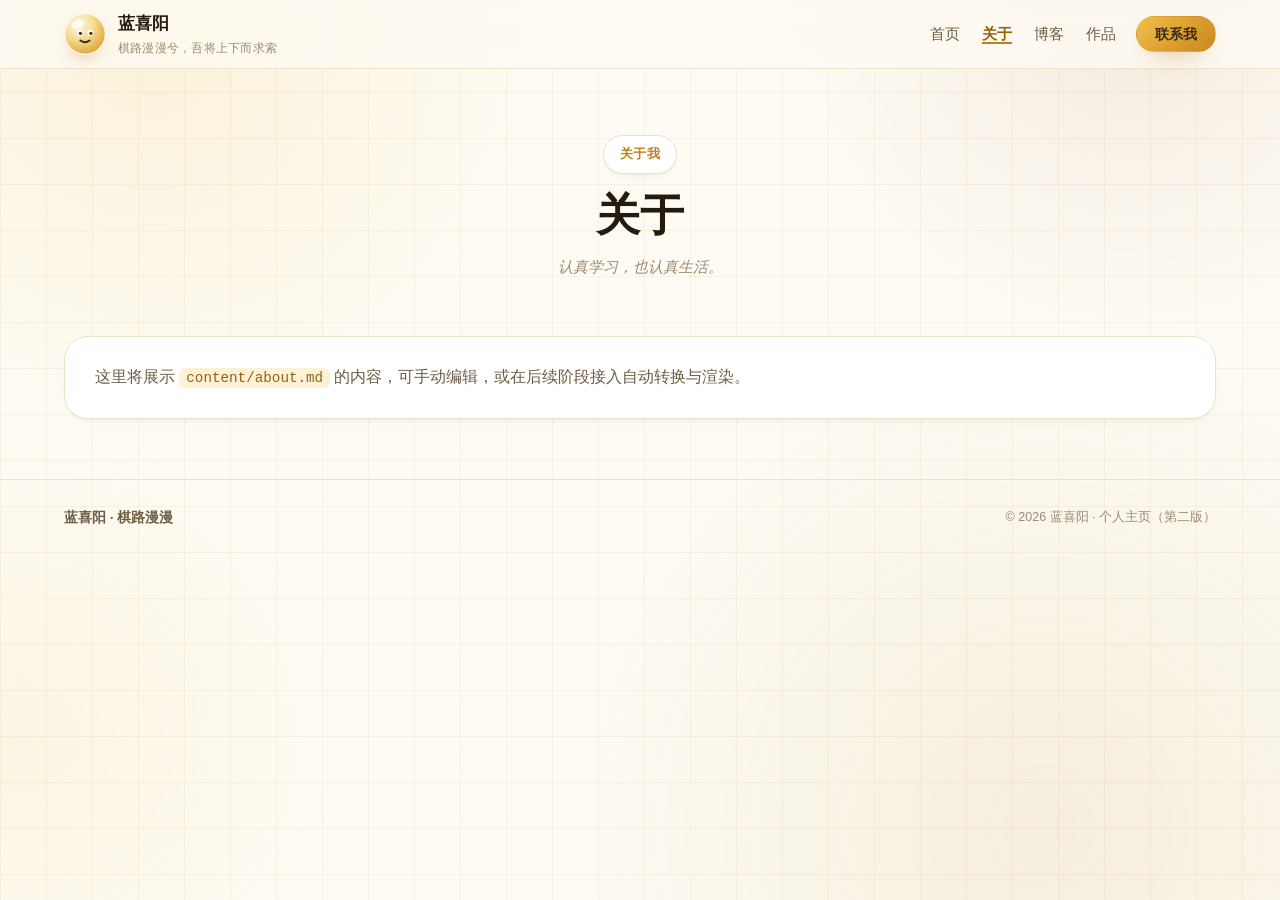
==== pages/about.html @ d20d37a1 "第三版：新增「意见反馈」功能并接入 Supabase 线上存储 访客侧匿名提交、只写不读；反馈内容仅作者本人在本地管理后台可见 （令牌鉴权 + 删除/导出 CSV）。公开接口永不返回联系方式， Sup" ====
<!DOCTYPE html>
<html lang="zh-CN">
<head>
  <meta charset="UTF-8" />
  <meta name="viewport" content="width=device-width, initial-scale=1.0" />
  <meta name="description" content="蓝喜阳 · 棋路漫漫 的个人主页 — 关于" />
  <title>关于 — 蓝喜阳 · 个人主页</title>
  <link rel="stylesheet" href="../css/main.css" />
</head>
<body>
  <header class="site-header">
    <nav class="navbar container sub-nav">
      <a class="brand" href="../index.html">
        <span class="brand-orb" aria-hidden="true">
          <svg viewBox="0 0 64 64">
            <defs>
              <radialGradient id="orbGlass" cx="34%" cy="26%" r="84%">
                <stop offset="0%" stop-color="#FFF8E4" />
                <stop offset="45%" stop-color="#F8DC94" />
                <stop offset="100%" stop-color="#D9A02B" />
              </radialGradient>
            </defs>
            <circle cx="32" cy="32" r="30" fill="url(#orbGlass)" />
            <ellipse cx="21" cy="17" rx="10" ry="6" fill="#ffffff" opacity="0.75"
                     transform="rotate(-28 21 17)" />
            <circle cx="24" cy="30" r="4.6" fill="#ffffff" />
            <circle cx="40" cy="30" r="4.6" fill="#ffffff" />
            <circle cx="25" cy="31" r="2.4" fill="#3A2C12" />
            <circle cx="41" cy="31" r="2.4" fill="#3A2C12" />
            <path d="M25 42 Q32 47 39 42" fill="none" stroke="#3A2C12" stroke-width="3"
                  stroke-linecap="round" />
          </svg>
        </span>
        <span class="brand-text">
          <strong>蓝喜阳</strong>
          <small>棋路漫漫兮，吾将上下而求索</small>
        </span>
      </a>
      <div class="nav-right">
        <ul class="nav-links">
          <li><a href="../index.html">首页</a></li>
          <li><a href="about.html" class="active">关于</a></li>
          <li><a href="blog.html">博客</a></li>
          <li><a href="projects.html">作品</a></li>
        </ul>
        <a class="btn btn-primary btn-sm" href="../index.html#contact">联系我</a>
      </div>
    </nav>
  </header>

  <main class="container">
    <section class="page-hero">
      <p class="pill">关于我</p>
      <h1 class="page-title">关于</h1>
      <p class="page-sub">认真学习，也认真生活。</p>
    </section>

    <section class="section page-body">
      <article class="card">
        <p>这里将展示 <code>content/about.md</code> 的内容，可手动编辑，或在后续阶段接入自动转换与渲染。</p>
      </article>
    </section>
  </main>

  <footer class="site-footer">
    <div class="container footer-inner">
      <p class="footer-brand">蓝喜阳 · 棋路漫漫</p>
      <p class="footer-note">© 2026 蓝喜阳 · 个人主页（第二版）</p>
    </div>
  </footer>
  <script src="../js/main.js"></script>
</body>
</html>
---- css/main.css ----
/* ============================================
   蓝喜阳 · 个人主页（第二版 · 黄白杂志风）
   纯手写 CSS · 零外链依赖 · 系统字体栈
   ============================================ */

/* ---------- 1. 设计令牌 ---------- */
:root {
  --bg: #fdfbf4;
  --bg-soft: #f7f0e1;
  --surface: #ffffff;
  --surface-2: #fffdf7;

  --text: #241b0e;
  --text-soft: #6d5c44;
  --text-faint: #9c8b70;

  --line: #ece1c9;
  --line-strong: #dccdae;

  --gold: #c2811b;
  --gold-deep: #96610f;
  --gold-soft: #fdf1d6;
  --sun: #f0c04a;
  --amber: #d99a2b;
  --amber-soft: #fdf3e0;
  --clay: #a85a33;
  --clay-soft: #f8ece2;
  --olive: #74772f;

  --shadow-sm: 0 1px 2px rgba(58, 44, 20, 0.04), 0 6px 16px -10px rgba(58, 44, 20, 0.12);
  --shadow-md: 0 2px 4px rgba(58, 44, 20, 0.04), 0 18px 34px -22px rgba(58, 44, 20, 0.22);
  --shadow-lg: 0 4px 10px rgba(58, 44, 20, 0.05), 0 30px 56px -30px rgba(58, 44, 20, 0.28);

  --radius-sm: 12px;
  --radius: 18px;
  --radius-lg: 24px;
  --radius-xl: 32px;

  --max-width: 1200px;
  --gutter: 24px;

  /* 编辑杂志感：标题用衬线，正文保持系统无衬线 */
  --rule: #e6d7b4;
  --paper-line: rgba(184, 121, 26, 0.07);

  --font: -apple-system, BlinkMacSystemFont, "Segoe UI", "PingFang SC",
    "Hiragino Sans GB", "Microsoft YaHei", "Helvetica Neue", Arial, sans-serif;
  --font-display: Georgia, "Times New Roman", "Songti SC", "Noto Serif SC",
    "Source Han Serif SC", "SimSun", serif;
}

/* ---------- 2. 基础重置 ---------- */
*,
*::before,
*::after {
  box-sizing: border-box;
}

html {
  -webkit-text-size-adjust: 100%;
}

body {
  margin: 0;
  font-family: var(--font);
  font-size: 16px;
  line-height: 1.75;
  color: var(--text);
  background: var(--bg);
  overflow-x: hidden;
}

/* 页面底纹：暖色光雾 + 极淡的稿纸网格，轻科技学术感 */
body::before {
  content: "";
  position: fixed;
  inset: 0;
  z-index: -1;
  pointer-events: none;
  background:
    radial-gradient(620px circle at 12% 4%, rgba(240, 192, 74, 0.16), transparent 62%),
    radial-gradient(560px circle at 88% 0%, rgba(168, 90, 51, 0.10), transparent 60%),
    radial-gradient(760px circle at 82% 92%, rgba(184, 121, 26, 0.10), transparent 64%),
    radial-gradient(520px circle at 2% 82%, rgba(240, 192, 74, 0.10), transparent 60%),
    linear-gradient(to right, var(--paper-line) 1px, transparent 1px),
    linear-gradient(to bottom, var(--paper-line) 1px, transparent 1px);
  background-size: auto, auto, auto, auto, 46px 46px, 46px 46px;
}

h1, h2, h3, p, figure, blockquote {
  margin: 0;
}

img {
  max-width: 100%;
  display: block;
}

a {
  color: inherit;
  text-decoration: none;
}

button {
  font: inherit;
  color: inherit;
  cursor: pointer;
}

svg {
  display: block;
}

::selection {
  background: rgba(184, 121, 26, 0.16);
}

/* ---------- 3. 通用容器与按钮 ---------- */
.wrap {
  width: 100%;
  max-width: var(--max-width);
  margin: 0 auto;
  padding: 0 var(--gutter);
}

.btn {
  display: inline-flex;
  align-items: center;
  justify-content: center;
  gap: 8px;
  padding: 12px 22px;
  border: 1px solid transparent;
  border-radius: 999px;
  font-size: 15px;
  font-weight: 600;
  line-height: 1.2;
  white-space: nowrap;
  transition: transform 0.22s ease, box-shadow 0.22s ease, background-color 0.22s ease,
    border-color 0.22s ease, color 0.22s ease;
}

.btn:hover {
  transform: translateY(-1px);
}

.btn:active {
  transform: translateY(0);
}

.btn-primary {
  background: linear-gradient(135deg, #f0c04a 0%, #dda032 52%, #c8891f 100%);
  color: #3a2c12;
  box-shadow: 0 12px 24px -14px rgba(184, 121, 26, 0.85);
}

.btn-primary:hover {
  background: linear-gradient(135deg, #f5cd63 0%, #e5ab3e 52%, #d0961f 100%);
  box-shadow: 0 16px 30px -14px rgba(184, 121, 26, 0.9);
}

.btn-ghost {
  background: rgba(255, 255, 255, 0.7);
  border-color: var(--line-strong);
  color: var(--text);
}

.btn-ghost:hover {
  border-color: rgba(184, 121, 26, 0.45);
  color: var(--gold);
  background: #fff;
}

.btn-sm {
  padding: 9px 18px;
  font-size: 14px;
}

.btn-lg {
  padding: 15px 30px;
  font-size: 16px;
}

.btn-send {
  padding: 12px 26px;
  border-radius: var(--radius-sm);
}

/* 小图标容器 */
.icon-box {
  display: inline-flex;
  align-items: center;
  justify-content: center;
  width: 42px;
  height: 42px;
  flex: none;
  border-radius: 13px;
}

.icon-box svg {
  width: 21px;
  height: 21px;
}

.icon-box .icon-go {
  width: 26px;
  height: 22px;
}

.icon-box-blue {
  background: var(--gold-soft);
  color: var(--gold);
}

.icon-box-violet {
  background: var(--clay-soft);
  color: var(--clay);
}

.icon-box-sky {
  background: #fdf3dd;
  color: #c8891f;
}

.icon-box-amber {
  background: var(--amber-soft);
  color: var(--amber);
}

/* ---------- 4. 卡片基座 ---------- */
.card-soft {
  position: relative;
  background: var(--surface);
  border: 1px solid var(--line);
  border-radius: var(--radius-lg);
  box-shadow: var(--shadow-sm);
}

/* 鼠标跟随光晕（浅色版：淡淡一圈蓝光） */
.glow-card {
  --mx: 50%;
  --my: 0%;
  isolation: isolate;
}

.glow-card::before,
.glow-card::after {
  content: "";
  position: absolute;
  inset: 0;
  border-radius: inherit;
  opacity: 0;
  transition: opacity 0.4s ease;
  pointer-events: none;
}

.glow-card::before {
  background: radial-gradient(
    300px circle at var(--mx) var(--my),
    rgba(184, 121, 26, 0.10),
    transparent 66%
  );
}

.glow-card::after {
  padding: 1px;
  background: radial-gradient(
    300px circle at var(--mx) var(--my),
    rgba(184, 121, 26, 0.5),
    transparent 62%
  );
  -webkit-mask: linear-gradient(#000 0 0) content-box, linear-gradient(#000 0 0);
  -webkit-mask-composite: xor;
  mask: linear-gradient(#000 0 0) content-box, linear-gradient(#000 0 0);
  mask-composite: exclude;
}

.glow-card.is-lit::before,
.glow-card.is-lit::after,
.glow-card:hover::before,
.glow-card:hover::after {
  opacity: 1;
}

.card-label {
  font-size: 12px;
  font-weight: 700;
  letter-spacing: 0.08em;
  text-transform: uppercase;
  color: var(--text-faint);
}

.card-title {
  font-family: var(--font-display);
  font-size: 17.5px;
  font-weight: 700;
  line-height: 1.45;
  color: var(--text);
}

.card-title-sm {
  font-size: 15.5px;
}

.card-text {
  font-size: 14px;
  line-height: 1.75;
  color: var(--text-soft);
}

/* ---------- 5. 顶部导航 ---------- */
.site-header {
  position: sticky;
  top: 0;
  z-index: 40;
  background: rgba(253, 251, 244, 0.82);
  backdrop-filter: saturate(160%) blur(14px);
  -webkit-backdrop-filter: saturate(160%) blur(14px);
  border-bottom: 1px solid rgba(236, 225, 201, 0.9);
}

.navbar {
  display: flex;
  align-items: center;
  justify-content: space-between;
  gap: 16px;
  min-height: 68px;
}

.brand {
  display: inline-flex;
  align-items: center;
  gap: 12px;
  min-width: 0;
}

.brand-orb {
  width: 42px;
  height: 42px;
  flex: none;
  border-radius: 50%;
  overflow: hidden;
  box-shadow: 0 8px 18px -10px rgba(184, 121, 26, 0.7);
}

.brand-orb svg {
  width: 100%;
  height: 100%;
}

.brand-text {
  display: flex;
  flex-direction: column;
  min-width: 0;
}

.brand-text strong {
  font-family: var(--font-display);
  font-size: 16.5px;
  font-weight: 700;
  letter-spacing: 0.01em;
}

.brand-text small {
  font-size: 11.5px;
  color: var(--text-faint);
  letter-spacing: 0.02em;
  white-space: nowrap;
  overflow: hidden;
  text-overflow: ellipsis;
}

.nav-right {
  display: flex;
  align-items: center;
  gap: 22px;
}

.nav-link {
  font-size: 15px;
  font-weight: 500;
  color: var(--text-soft);
  transition: color 0.2s ease;
}

.nav-link:hover {
  color: var(--gold);
}

/* ---------- 6. Hero ---------- */
.hero2 {
  padding-top: 74px;
  padding-bottom: 26px;
  text-align: center;
}

.pill {
  display: inline-block;
  padding: 7px 16px;
  border-radius: 999px;
  background: #fff;
  border: 1px solid var(--line);
  box-shadow: var(--shadow-sm);
  font-size: 13px;
  font-weight: 600;
  color: var(--gold);
  letter-spacing: 0.02em;
}

.hero-title {
  margin-top: 22px;
  font-family: var(--font-display);
  font-size: clamp(34px, 5.4vw, 62px);
  font-weight: 700;
  line-height: 1.18;
  letter-spacing: -0.01em;
}

.hero-sub {
  margin-top: 12px;
  font-family: var(--font-display);
  font-size: clamp(19px, 2.5vw, 28px);
  font-weight: 700;
  color: var(--text-soft);
  letter-spacing: -0.005em;
}

.hl {
  color: var(--gold);
}

.hero-desc {
  max-width: 620px;
  margin: 20px auto 0;
  font-size: 15px;
  color: var(--text-soft);
}

.hero-actions {
  display: flex;
  flex-wrap: wrap;
  justify-content: center;
  gap: 12px;
  margin-top: 30px;
}

.hero-tags {
  margin-top: 24px;
  font-size: 13px;
  letter-spacing: 0.06em;
  color: var(--text-faint);
}

/* ---------- 7. 数字分身形象区 ---------- */
.mascot-wrap {
  padding-top: 34px;
  padding-bottom: 10px;
}

.mascot-card {
  position: relative;
  padding: 34px 26px 26px;
  border-radius: var(--radius-xl);
  background:
    radial-gradient(120% 120% at 50% 0%, #ffffff 0%, #fdf8ec 58%, #f9f0dc 100%);
  border: 1px solid var(--line);
  box-shadow: var(--shadow-md);
  text-align: center;
}

.mascot-stage {
  display: flex;
  flex-direction: column;
  align-items: center;
  gap: 4px;
}

.avatar-svg {
  width: 232px;
  height: 248px;
  cursor: pointer;
  animation: floaty 5.5s ease-in-out infinite;
  -webkit-tap-highlight-color: transparent;
}

@keyframes floaty {
  0%, 100% { transform: translateY(0); }
  50% { transform: translateY(-9px); }
}

/* 右臂：悬停 / 点按 → 挥手 */
.arm-wave {
  transform-box: view-box;
  transform-origin: 152px 122px;
}

.avatar-svg:hover .arm-wave,
.avatar-svg.is-waving .arm-wave {
  animation: waveHand 0.72s ease-in-out 3;
}

@keyframes waveHand {
  0%, 100% { transform: rotate(0deg); }
  45% { transform: rotate(-40deg); }
}

/* 铁山靠：以双脚为轴的侧倾 + 前顶 */
.avatar-body {
  transform-box: view-box;
  transform-origin: 110px 224px;
}

.avatar-svg.is-dancing .avatar-body {
  animation: tieShanKao 2.2s cubic-bezier(0.36, 0.07, 0.19, 0.97) both;
}

@keyframes tieShanKao {
  0% { transform: translateX(0) rotate(0deg); }
  12% { transform: translateX(-9px) rotate(-6deg); }
  26% { transform: translateX(18px) rotate(7deg); }
  38% { transform: translateX(-6px) rotate(-4deg); }
  52% { transform: translateX(15px) rotate(6deg); }
  66% { transform: translateX(-5px) rotate(-3deg); }
  80% { transform: translateX(0) rotate(0deg); }
  90% { transform: translateX(0) rotate(0deg) translateY(-8px); }
  100% { transform: translateX(0) rotate(0deg) translateY(0); }
}

/* 冲击特效：仅舞蹈时浮现 */
.bump-fx {
  opacity: 0;
  transition: opacity 0.2s ease;
}

.avatar-svg.is-dancing .bump-fx {
  opacity: 1;
}

.avatar-svg.is-dancing .bump-ring {
  animation: bumpRing 0.55s ease-out 2 both;
  transform-box: view-box;
  transform-origin: 40px 116px;
}

.avatar-svg.is-dancing .bump-ring-2 {
  animation-delay: 0.28s;
}

@keyframes bumpRing {
  0% { transform: scale(0.4); opacity: 0.9; }
  100% { transform: scale(2.1); opacity: 0; }
}

.avatar-svg.is-dancing .bump-line {
  animation: bumpLine 0.5s ease-out 2 both;
}

.avatar-svg.is-dancing .bump-line-2 { animation-delay: 0.12s; }
.avatar-svg.is-dancing .bump-line-3 { animation-delay: 0.24s; }

@keyframes bumpLine {
  0% { opacity: 0; transform: translateX(6px); }
  40% { opacity: 1; }
  100% { opacity: 0; transform: translateX(-10px); }
}

.mascot-badge {
  display: inline-block;
  padding: 5px 14px;
  border-radius: 999px;
  background: var(--gold-soft);
  color: var(--gold);
  font-size: 12px;
  font-weight: 700;
  letter-spacing: 0.06em;
}

.mascot-hint {
  margin-top: 10px;
  font-size: 13px;
  color: var(--text-faint);
}

.mini-tag-row {
  display: flex;
  flex-wrap: wrap;
  justify-content: center;
  gap: 8px;
  margin-top: 18px;
  padding-top: 18px;
  border-top: 1px dashed var(--line-strong);
}

.mini-tag {
  padding: 5px 13px;
  border-radius: 999px;
  background: #fff;
  border: 1px solid var(--line);
  font-size: 12.5px;
  color: var(--text-soft);
}

/* 便签 */
.note {
  position: absolute;
  z-index: 2;
  padding: 12px 14px;
  border-radius: 14px;
  font-size: 13px;
  font-weight: 600;
  line-height: 1.5;
  box-shadow: var(--shadow-sm);
  transition: transform 0.3s ease;
}

.note-pin {
  display: inline-block;
  width: 7px;
  height: 7px;
  margin-right: 6px;
  border-radius: 50%;
  background: currentColor;
  opacity: 0.45;
  vertical-align: 1px;
}

.note-white {
  top: 34px;
  left: 6%;
  max-width: 168px;
  color: var(--text-soft);
  background: #fff;
  border: 1px solid var(--line);
  transform: rotate(-4deg);
}

.note-amber {
  top: 62px;
  right: 6%;
  color: #8a5a06;
  background: #fff5dc;
  border: 1px solid #f6e2b6;
  transform: rotate(5deg);
}

.note-clay {
  bottom: 108px;
  left: 7%;
  color: var(--clay);
  background: #f7e3d6;
  border: 1px solid #eccbb4;
  transform: rotate(-3deg);
}

.mascot-card:hover .note-white { transform: rotate(-6deg) translateY(-3px); }
.mascot-card:hover .note-amber { transform: rotate(7deg) translateY(-3px); }
.mascot-card:hover .note-clay { transform: rotate(-5deg) translateY(-3px); }

/* ---------- 8. 区块通用头部 ---------- */
.section {
  padding-top: 74px;
  padding-bottom: 20px;
}

.sec-head {
  margin-bottom: 30px;
}

.sec-eyebrow {
  display: flex;
  align-items: center;
  gap: 10px;
  font-size: 12.5px;
  font-weight: 700;
  letter-spacing: 0.14em;
  color: var(--gold-deep);
}

/* 杂志式细线：eyebrow 右侧延伸的暖色发丝线 */
.sec-eyebrow::after {
  content: "";
  flex: 1;
  height: 1px;
  min-width: 24px;
  background: linear-gradient(to right, var(--rule), rgba(230, 215, 180, 0));
}

.sec-eyebrow-center::after {
  display: none;
}

.sec-num {
  display: inline-flex;
  align-items: center;
  justify-content: center;
  min-width: 30px;
  height: 24px;
  padding: 0 8px;
  border-radius: 8px;
  background: var(--gold-soft);
  color: var(--gold-deep);
  font-family: var(--font-display);
  font-size: 12px;
  letter-spacing: 0.04em;
}

.sec-title {
  margin-top: 12px;
  font-family: var(--font-display);
  font-size: clamp(25px, 3.4vw, 38px);
  font-weight: 700;
  line-height: 1.3;
  letter-spacing: -0.005em;
}

.sec-sub {
  margin-top: 8px;
  font-size: 15px;
  font-style: italic;
  color: var(--text-faint);
}

.sec-kicker {
  font-size: 13px;
  font-weight: 700;
  color: var(--gold);
  letter-spacing: 0.04em;
}

.sec-text {
  margin-top: 8px;
  max-width: 720px;
  font-size: 15px;
  color: var(--text-soft);
}

.about-lead {
  margin-bottom: 26px;
}

/* ---------- 9. 01 ABOUT ME ---------- */
.about-grid {
  display: grid;
  grid-template-columns: 1.32fr 1fr;
  gap: 20px;
  align-items: start;
}

.card-identity {
  padding: 26px;
  /* 图文素材撤下后，身份卡比右列矮一截 → 让它撑满整行，保持两列齐平 */
  align-self: stretch;
}

.card-head {
  display: flex;
  align-items: center;
  gap: 14px;
}

.card-identity .card-text {
  margin-top: 16px;
}

.mini-stack {
  display: grid;
  gap: 14px;
}

.mini-card {
  display: flex;
  align-items: flex-start;
  gap: 14px;
  padding: 18px 20px;
}

.mini-card .card-label {
  margin-bottom: 2px;
}

.mini-card .card-text {
  margin-top: 2px;
}

/* ---------- 10. 02 LEARNING NOTES ---------- */
.notes-grid {
  display: grid;
  grid-template-columns: repeat(4, 1fr);
  gap: 18px;
}

.note-card {
  display: flex;
  flex-direction: column;
  gap: 12px;
  min-height: 232px;
  padding: 22px 20px;
}

.notes-grid .note-card:first-child {
  grid-column: span 2;
}

.note-card-head {
  display: flex;
  align-items: center;
  justify-content: space-between;
  gap: 10px;
}

.badge {
  display: inline-block;
  padding: 4px 11px;
  border-radius: 999px;
  background: rgba(116, 119, 47, 0.12);
  color: #6f7a2e;
  font-size: 12px;
  font-weight: 700;
}

.badge-soft {
  align-self: flex-start;
  background: var(--gold-soft);
  color: var(--gold);
}

.chart-svg {
  width: 100%;
  height: 132px;
  margin-top: auto;
}

.chart-grid line {
  stroke: var(--line);
  stroke-width: 1;
  stroke-dasharray: 4 6;
}

.chart-area {
  stroke: none;
}

.chart-line {
  fill: none;
  stroke: var(--gold);
  stroke-width: 3;
  stroke-linecap: round;
  stroke-linejoin: round;
}

.chart-dot {
  fill: #fff;
  stroke: var(--gold);
  stroke-width: 3;
}

.tag-mini-row {
  display: flex;
  flex-wrap: wrap;
  gap: 8px;
  margin-top: auto;
}

.tag-mini {
  padding: 4px 12px;
  border-radius: 999px;
  background: var(--bg-soft);
  border: 1px solid var(--line);
  font-size: 12px;
  color: var(--text-soft);
  white-space: nowrap;
}

.dot-pattern {
  display: grid;
  grid-template-columns: repeat(3, 12px);
  gap: 8px;
  width: max-content;
  padding: 12px;
  border-radius: var(--radius-sm);
  background: var(--surface-2);
  border: 1px solid var(--line);
}

.dot-pattern span {
  width: 12px;
  height: 12px;
  border-radius: 50%;
  background: linear-gradient(150deg, #f0cd80, #b8791a);
  opacity: 0.85;
}

.dot-pattern span:nth-child(2n) {
  opacity: 0.42;
}

.dot-pattern span:nth-child(3n) {
  opacity: 0.62;
}

.aa-mark {
  display: flex;
  align-items: center;
  justify-content: center;
  width: 62px;
  height: 62px;
  border-radius: var(--radius-sm);
  background: linear-gradient(150deg, #faf1de, #ecdfc2);
  border: 1px solid #e8dcbe;
  font-size: 24px;
  font-weight: 800;
  color: var(--gold);
  letter-spacing: -0.02em;
}

/* ---------- 11. 03 数字分身对话 ---------- */
.chat-card {
  max-width: 780px;
  margin: 0 auto;
  padding: 22px;
  border-radius: var(--radius-xl);
}

.chat-header {
  display: flex;
  align-items: center;
  gap: 13px;
  padding-bottom: 16px;
  border-bottom: 1px solid var(--line);
}

.chat-avatar {
  width: 46px;
  height: 46px;
  flex: none;
  border-radius: 50%;
  overflow: hidden;
  box-shadow: 0 8px 18px -12px rgba(184, 121, 26, 0.85);
}

.chat-avatar svg {
  width: 100%;
  height: 100%;
}

.chat-header-info {
  display: flex;
  flex-direction: column;
  min-width: 0;
}

.chat-header-info strong {
  font-size: 15.5px;
  font-weight: 700;
}

.chat-status {
  font-size: 12px;
  color: var(--text-faint);
}

.chat-window {
  max-height: 268px;
  min-height: 150px;
  overflow-y: auto;
  margin-top: 16px;
  padding: 16px;
  border-radius: var(--radius);
  background: var(--surface-2);
  border: 1px solid var(--line);
  scroll-behavior: smooth;
}

.chat-window::-webkit-scrollbar {
  width: 8px;
}

.chat-window::-webkit-scrollbar-thumb {
  background: #e6dcc4;
  border-radius: 999px;
}

.msg {
  display: flex;
  margin-bottom: 10px;
}

.msg:last-child {
  margin-bottom: 0;
}

.msg-user {
  justify-content: flex-end;
}

.bubble {
  max-width: 84%;
  padding: 10px 14px;
  border-radius: 15px;
  font-size: 14.5px;
  line-height: 1.7;
  word-break: break-word;
}

.bubble-ai {
  background: #fff;
  border: 1px solid var(--line);
  border-top-left-radius: 5px;
  color: var(--text);
  box-shadow: 0 6px 14px -12px rgba(58, 44, 20, 0.5);
}

.bubble-user {
  background: linear-gradient(135deg, var(--gold), var(--sun));
  color: #3a2c12;
  border-top-right-radius: 5px;
  box-shadow: 0 10px 20px -14px rgba(184, 121, 26, 0.9);
}

/* 打字机光标 */
.bubble.typing::after {
  content: "";
  display: inline-block;
  width: 2px;
  height: 1em;
  margin-left: 3px;
  vertical-align: -2px;
  background: currentColor;
  animation: caretBlink 0.9s step-end infinite;
}

@keyframes caretBlink {
  0%, 100% { opacity: 1; }
  50% { opacity: 0; }
}

/* 逐字输出时的三点等待 */
.bubble.is-typing::after {
  content: "";
  display: inline-block;
  width: 26px;
  height: 8px;
  background-image: radial-gradient(circle, currentColor 42%, transparent 44%);
  background-size: 8px 8px;
  background-repeat: repeat-x;
  animation: dotPulse 1s ease-in-out infinite;
}

@keyframes dotPulse {
  0%, 100% { opacity: 0.25; }
  50% { opacity: 1; }
}

.chat-suggestions {
  display: flex;
  flex-wrap: wrap;
  gap: 9px;
  margin-top: 16px;
}

.chip {
  padding: 8px 16px;
  border-radius: 999px;
  background: #fff;
  border: 1px solid var(--line-strong);
  font-size: 13.5px;
  color: var(--text-soft);
  transition: all 0.22s ease;
}

.chip:hover {
  color: var(--gold);
  border-color: rgba(184, 121, 26, 0.45);
  background: var(--gold-soft);
  transform: translateY(-1px);
}

.chat-form {
  display: flex;
  gap: 10px;
  margin-top: 14px;
}

.chat-input {
  flex: 1;
  min-width: 0;
  padding: 12px 16px;
  border-radius: var(--radius-sm);
  border: 1px solid var(--line-strong);
  background: #fff;
  font-size: 14.5px;
  color: var(--text);
  outline: none;
  transition: border-color 0.22s ease, box-shadow 0.22s ease;
}

.chat-input::placeholder {
  color: var(--text-faint);
}

.chat-input:focus {
  border-color: rgba(184, 121, 26, 0.55);
  box-shadow: 0 0 0 4px rgba(184, 121, 26, 0.12);
}

/* ---------- 12. 04 围棋棋盘 ---------- */
.go-board-wrap {
  padding: 26px 20px 20px;
  border-radius: var(--radius-xl);
  background: linear-gradient(160deg, #fffdf7, #fdf8ec);
  border: 1px solid var(--line);
  box-shadow: var(--shadow-sm);
}

.go-board-stage {
  position: relative;
  display: flex;
  justify-content: center;
}

.go-board-frame {
  position: relative;
  padding: 12px;
  border-radius: var(--radius);
  background: linear-gradient(150deg, #fffaf0, #f2e2c4);
  box-shadow:
    inset 0 0 0 1px rgba(178, 146, 96, 0.28),
    0 18px 32px -20px rgba(58, 44, 20, 0.5);
}

.go-board-frame::before {
  content: "";
  position: absolute;
  inset: -3px;
  border-radius: 21px;
  border: 1px solid rgba(178, 146, 96, 0.2);
  pointer-events: none;
}

.go-board-canvas {
  display: block;
  width: 340px;
  height: 340px;
  border-radius: 9px;
  touch-action: manipulation;
}

.go-board-cheer {
  position: absolute;
  right: 2px;
  top: -6px;
  padding: 6px 14px;
  border-radius: 999px;
  background: linear-gradient(135deg, var(--sun), var(--gold));
  color: #3a2c12;
  font-size: 12.5px;
  font-weight: 700;
  letter-spacing: 0.04em;
  box-shadow: 0 12px 22px -14px rgba(184, 121, 26, 0.95);
  opacity: 0;
  transform: translateY(8px) rotate(6deg);
  transition: opacity 0.3s ease, transform 0.3s ease;
  pointer-events: none;
}

.go-board-frame:hover ~ .go-board-cheer,
.go-board-stage:hover .go-board-cheer,
.go-board-stage.is-sparring .go-board-cheer {
  opacity: 1;
  transform: translateY(0) rotate(5deg);
}

.go-board-hint {
  margin-top: 14px;
  text-align: center;
  font-size: 12.5px;
  color: var(--text-faint);
  letter-spacing: 0.03em;
}

/* ---------- 13. 04 爱好条目 ---------- */
.hobby-grid {
  display: grid;
  grid-template-columns: repeat(3, 1fr);
  gap: 18px;
  margin-top: 22px;
}

.hobby-row {
  display: flex;
  align-items: center;
  gap: 14px;
  padding: 20px;
}

.hobby-text {
  flex: 1;
  min-width: 0;
}

.hobby-text .card-text {
  margin-top: 3px;
}

/* ---------- 14. 底部 CTA ---------- */
.cta {
  margin-top: 78px;
  padding: 0 var(--gutter);
}

.cta-inner {
  max-width: var(--max-width);
  margin: 0 auto;
  padding: 62px 28px;
  border-radius: var(--radius-xl);
  background:
    radial-gradient(120% 130% at 50% 0%, #ffffff 0%, #fcf5e6 60%, #f7eeda 100%);
  border: 1px solid var(--line);
  box-shadow: var(--shadow-md);
  text-align: center;
}

.sec-eyebrow-center {
  justify-content: center;
}

.cta-title {
  margin: 14px 0 26px;
  font-family: var(--font-display);
  font-size: clamp(24px, 3.6vw, 40px);
  font-weight: 700;
  line-height: 1.3;
  letter-spacing: -0.005em;
}

.mail-row {
  display: inline-flex;
  align-items: center;
  gap: 12px;
  margin-top: 20px;
  padding: 9px 10px 9px 20px;
  border-radius: 999px;
  background: #fff;
  border: 1px solid var(--line);
  box-shadow: var(--shadow-sm);
}

.mail-text {
  font-size: 14.5px;
  font-weight: 600;
  letter-spacing: 0.01em;
  color: var(--text-soft);
}

#copyEmail.is-copied {
  color: #6f7a2e;
  border-color: rgba(116, 119, 47, 0.5);
  background: rgba(116, 119, 47, 0.08);
}

/* ---------- 15. 页脚 ---------- */
.site-footer {
  margin-top: 40px;
  padding: 26px 0 34px;
  border-top: 1px solid var(--line);
}

.footer-inner {
  display: flex;
  align-items: center;
  justify-content: space-between;
  flex-wrap: wrap;
  gap: 10px;
}

.footer-brand {
  font-size: 13.5px;
  font-weight: 600;
  color: var(--text-soft);
}

.footer-note {
  font-size: 12.5px;
  color: var(--text-faint);
}

/* ---------- 16. 右下角悬浮数字分身 ---------- */
.ai-fab {
  position: fixed;
  right: 26px;
  bottom: 26px;
  z-index: 50;
  width: 68px;
  height: 68px;
  padding: 0;
  border: none;
  background: none;
  border-radius: 50%;
  -webkit-tap-highlight-color: transparent;
}

.ai-fab-core {
  position: absolute;
  inset: 0;
  border-radius: 50%;
  overflow: hidden;
  background: #fff;
  box-shadow:
    0 0 0 2px rgba(255, 255, 255, 0.9),
    0 18px 32px -16px rgba(184, 121, 26, 0.85);
  transition: transform 0.28s ease;
}

.ai-fab:hover .ai-fab-core {
  transform: scale(1.06);
}

.ai-fab-core svg {
  width: 100%;
  height: 100%;
}

.ai-fab-pulse {
  position: absolute;
  inset: 0;
  border-radius: 50%;
  border: 2px solid rgba(184, 121, 26, 0.45);
  animation: fabPulse 3s ease-out infinite;
  pointer-events: none;
}

.ai-fab-pulse-b {
  animation-delay: 1s;
}

.ai-fab-pulse-c {
  animation-delay: 2s;
}

@keyframes fabPulse {
  0% { transform: scale(0.92); opacity: 0.75; }
  75% { transform: scale(1.6); opacity: 0; }
  100% { transform: scale(1.6); opacity: 0; }
}

.ai-fab-label {
  position: absolute;
  right: 78px;
  top: 50%;
  transform: translateY(-50%) translateX(6px);
  padding: 6px 13px;
  border-radius: 999px;
  background: #fff;
  border: 1px solid var(--line);
  box-shadow: var(--shadow-sm);
  font-size: 12.5px;
  font-weight: 600;
  color: var(--text-soft);
  white-space: nowrap;
  opacity: 0;
  transition: opacity 0.26s ease, transform 0.26s ease;
  pointer-events: none;
}

.ai-fab:hover .ai-fab-label {
  opacity: 1;
  transform: translateY(-50%) translateX(0);
}

/* ---------- 17. 响应式 ---------- */
@media (max-width: 1040px) {
  .about-grid {
    grid-template-columns: 1fr;
  }

  .notes-grid {
    grid-template-columns: repeat(2, 1fr);
  }

  .hobby-grid {
    grid-template-columns: 1fr;
  }

  .notes-grid .note-card:first-child {
    grid-column: span 2;
  }
}

@media (max-width: 720px) {
  :root {
    --gutter: 18px;
  }

  .hero2 {
    padding-top: 52px;
  }

  .section {
    padding-top: 56px;
  }

  .brand-text small {
    display: none;
  }

  .nav-right {
    gap: 14px;
  }

  .avatar-svg {
    width: 194px;
    height: 208px;
  }

  .note {
    font-size: 12px;
    padding: 9px 11px;
  }

  .note-white {
    left: 2%;
    max-width: 132px;
  }

  .note-amber {
    right: 2%;
  }

  .note-clay {
    bottom: 96px;
    left: 3%;
  }

  .notes-grid {
    grid-template-columns: 1fr;
  }

  .notes-grid .note-card:first-child {
    grid-column: auto;
  }

  .note-card {
    min-height: 0;
  }

  .chat-card {
    padding: 16px;
  }

  .go-board-canvas {
    width: min(340px, 74vw);
    height: min(340px, 74vw);
  }

  .go-board-cheer {
    right: 0;
    top: -10px;
  }

  .cta-inner {
    padding: 44px 20px;
  }

  .cta {
    margin-top: 58px;
  }

  .footer-inner {
    justify-content: center;
    text-align: center;
  }

  .ai-fab {
    right: 16px;
    bottom: 16px;
    width: 60px;
    height: 60px;
  }

  .ai-fab-label {
    display: none;
  }
}

@media (max-width: 430px) {
  .hero-actions .btn {
    width: 100%;
  }

  .mail-row {
    width: 100%;
    justify-content: space-between;
    padding: 8px 8px 8px 16px;
  }

  .chat-form {
    flex-direction: column;
  }

  .btn-send {
    width: 100%;
  }
}

/* ---------- 18. 减少动态效果 ---------- */
@media (prefers-reduced-motion: reduce) {
  *,
  *::before,
  *::after {
    animation-duration: 0.001ms !important;
    animation-iteration-count: 1 !important;
    transition-duration: 0.001ms !important;
    scroll-behavior: auto !important;
  }

  .glow-card::before,
  .glow-card::after {
    display: none;
  }
}

/* ---------- 19. 二级页（关于 / 博客 / 作品） ---------- */
.container {
  width: 100%;
  max-width: var(--max-width);
  margin: 0 auto;
  padding: 0 var(--gutter);
}

.sub-nav .nav-right {
  gap: 20px;
}

.nav-links {
  display: flex;
  align-items: center;
  gap: 22px;
  margin: 0;
  padding: 0;
  list-style: none;
}

.nav-links a {
  font-size: 15px;
  font-weight: 500;
  color: var(--text-soft);
  transition: color 0.2s ease;
}

.nav-links a:hover {
  color: var(--gold);
}

.nav-links a.active {
  padding-bottom: 2px;
  color: var(--gold-deep);
  font-weight: 700;
  box-shadow: inset 0 -2px 0 var(--gold);
}

.page-hero {
  padding-top: 66px;
  padding-bottom: 4px;
  text-align: center;
}

.page-title {
  margin-top: 14px;
  font-family: var(--font-display);
  font-size: clamp(28px, 4vw, 44px);
  font-weight: 700;
  line-height: 1.28;
  letter-spacing: -0.005em;
}

.page-sub {
  margin-top: 10px;
  font-size: 15px;
  font-style: italic;
  color: var(--text-faint);
}

.page-body {
  padding-top: 30px;
  padding-bottom: 20px;
}

/* 正文纸面卡片：与首页共用同一套黄白杂志语言 */
.card {
  margin-top: 22px;
  padding: 26px 30px;
  border: 1px solid var(--line);
  border-radius: var(--radius-lg);
  background: var(--surface);
  box-shadow: var(--shadow-sm);
}

.card p {
  font-size: 15.5px;
  line-height: 1.85;
  color: var(--text-soft);
}

.card p + p {
  margin-top: 12px;
}

.card code {
  padding: 2px 7px;
  border-radius: 6px;
  background: var(--gold-soft);
  color: var(--gold-deep);
  font-family: ui-monospace, "SFMono-Regular", Consolas, "Liberation Mono", Menlo,
    monospace;
  font-size: 0.92em;
}

@media (max-width: 640px) {
  .sub-nav {
    flex-direction: column;
    align-items: flex-start;
    gap: 10px;
    padding-top: 12px;
    padding-bottom: 12px;
  }

  .sub-nav .nav-right {
    gap: 16px;
  }

  .nav-links {
    gap: 16px;
  }

  .nav-links a {
    font-size: 14px;
  }

  .page-hero {
    padding-top: 44px;
  }

  .card {
    padding: 20px;
  }
}

/* ---------- 19. 意见反馈 / 留言区（第三版新增） ---------- */
.fb-title {
  font-family: var(--font-display);
  font-size: clamp(26px, 3.4vw, 40px);
  line-height: 1.25;
  color: var(--text);
  margin: 10px 0 12px;
  font-weight: 400;
}

.fb-sub {
  max-width: 640px;
  margin: 0 0 28px;
  font-size: 15px;
  line-height: 1.9;
  color: var(--text-soft);
}

.fb-grid {
  display: grid;
  grid-template-columns: minmax(280px, 420px) 1fr;
  gap: 26px;
  align-items: start;
}

/* 左栏：留言表单 */
.fb-form {
  padding: 24px;
  background: var(--surface);
  border: 1px solid var(--line);
  border-radius: var(--radius);
  box-shadow: var(--shadow-sm);
}

.fb-field {
  display: block;
  margin-bottom: 18px;
}

.fb-label {
  display: block;
  margin-bottom: 8px;
  font-size: 13px;
  font-weight: 600;
  letter-spacing: 0.02em;
  color: var(--text);
}

.fb-hint {
  font-weight: 400;
  color: var(--text-faint);
}

.fb-input,
.fb-textarea,
.fb-select {
  width: 100%;
  padding: 11px 13px;
  font: inherit;
  font-size: 14px;
  color: var(--text);
  background: var(--surface-2);
  border: 1px solid var(--line-strong);
  border-radius: var(--radius-sm);
  transition: border-color 0.2s ease, box-shadow 0.2s ease;
}

.fb-textarea {
  min-height: 118px;
  line-height: 1.75;
  resize: vertical;
}

.fb-input:focus,
.fb-textarea:focus {
  outline: none;
  border-color: var(--amber);
  box-shadow: 0 0 0 3px var(--gold-soft);
}

.fb-input:disabled,
.fb-textarea:disabled {
  background: var(--bg-soft);
  color: var(--text-faint);
  cursor: not-allowed;
}

.fb-actions {
  display: flex;
  flex-wrap: wrap;
  align-items: center;
  gap: 12px;
}

.fb-status {
  font-size: 13px;
  line-height: 1.6;
  color: var(--text-faint);
}

.fb-status.is-ok {
  color: var(--olive);
}

.fb-status.is-warn {
  color: var(--clay);
}

.fb-status.is-err {
  color: #b23a2f;
}

/* 右栏：反馈去向说明（页面上不展示任何他人反馈内容） */
.fb-side {
  padding: 24px;
  background: var(--surface);
  border: 1px solid var(--line);
  border-radius: var(--radius);
  box-shadow: var(--shadow-sm);
}

.fb-side-title {
  margin: 0 0 14px;
  padding-bottom: 14px;
  border-bottom: 1px solid var(--line);
  font-family: var(--font-display);
  font-size: 17px;
  font-weight: 400;
  color: var(--text);
}

.fb-side-list {
  margin: 0;
  padding: 0;
  list-style: none;
}

.fb-side-list li {
  position: relative;
  padding: 0 0 12px 20px;
  font-size: 14px;
  line-height: 1.8;
  color: var(--text-soft);
}

.fb-side-list li::before {
  content: "";
  position: absolute;
  left: 2px;
  top: 11px;
  width: 7px;
  height: 7px;
  border-radius: 50%;
  background: var(--gold-soft);
  border: 1px solid var(--amber);
}

.fb-side-list strong {
  font-weight: 600;
  color: var(--gold-deep);
}

.fb-side-foot {
  margin: 6px 0 0;
  padding-top: 14px;
  border-top: 1px solid var(--line);
  font-size: 13px;
  color: var(--text-faint);
}

.fb-side-foot a {
  color: var(--gold-deep);
}

/* 下拉选择 */
.fb-select {
  appearance: none;
  -webkit-appearance: none;
  padding-right: 36px;
  cursor: pointer;
  background-image: linear-gradient(45deg, transparent 50%, var(--text-soft) 50%),
    linear-gradient(135deg, var(--text-soft) 50%, transparent 50%);
  background-position: calc(100% - 18px) 50%, calc(100% - 13px) 50%;
  background-size: 5px 5px, 5px 5px;
  background-repeat: no-repeat;
}

/* 满意度打分：1-5 方块单选 */
.fb-radio-group {
  display: flex;
  flex-wrap: wrap;
  gap: 8px;
}

.fb-radio {
  position: relative;
  cursor: pointer;
}

.fb-radio input {
  position: absolute;
  top: 0;
  left: 0;
  width: 100%;
  height: 100%;
  margin: 0;
  opacity: 0;
  cursor: pointer;
}

.fb-radio span {
  display: flex;
  align-items: center;
  justify-content: center;
  width: 40px;
  height: 40px;
  font-size: 14px;
  color: var(--text-soft);
  background: var(--surface-2);
  border: 1px solid var(--line-strong);
  border-radius: var(--radius-sm);
  transition: border-color 0.18s ease, background 0.18s ease, color 0.18s ease;
}

.fb-radio:hover span {
  border-color: var(--amber);
}

.fb-radio input:checked + span {
  font-weight: 600;
  color: #ffffff;
  background: var(--gold);
  border-color: var(--gold);
}

.fb-radio input:focus-visible + span {
  box-shadow: 0 0 0 3px var(--gold-soft);
}

/* 蜜罐字段：对真人不可见（不用 display:none，部分机器人会跳过隐藏元素） */
.fb-honeypot {
  position: absolute;
  left: -9999px;
  width: 1px;
  height: 1px;
  overflow: hidden;
}

@media (max-width: 900px) {
  .fb-grid {
    grid-template-columns: 1fr;
  }
}

@media (max-width: 640px) {
  .fb-form,
  .fb-side {
    padding: 18px;
  }

  .fb-actions {
    gap: 10px;
  }
}
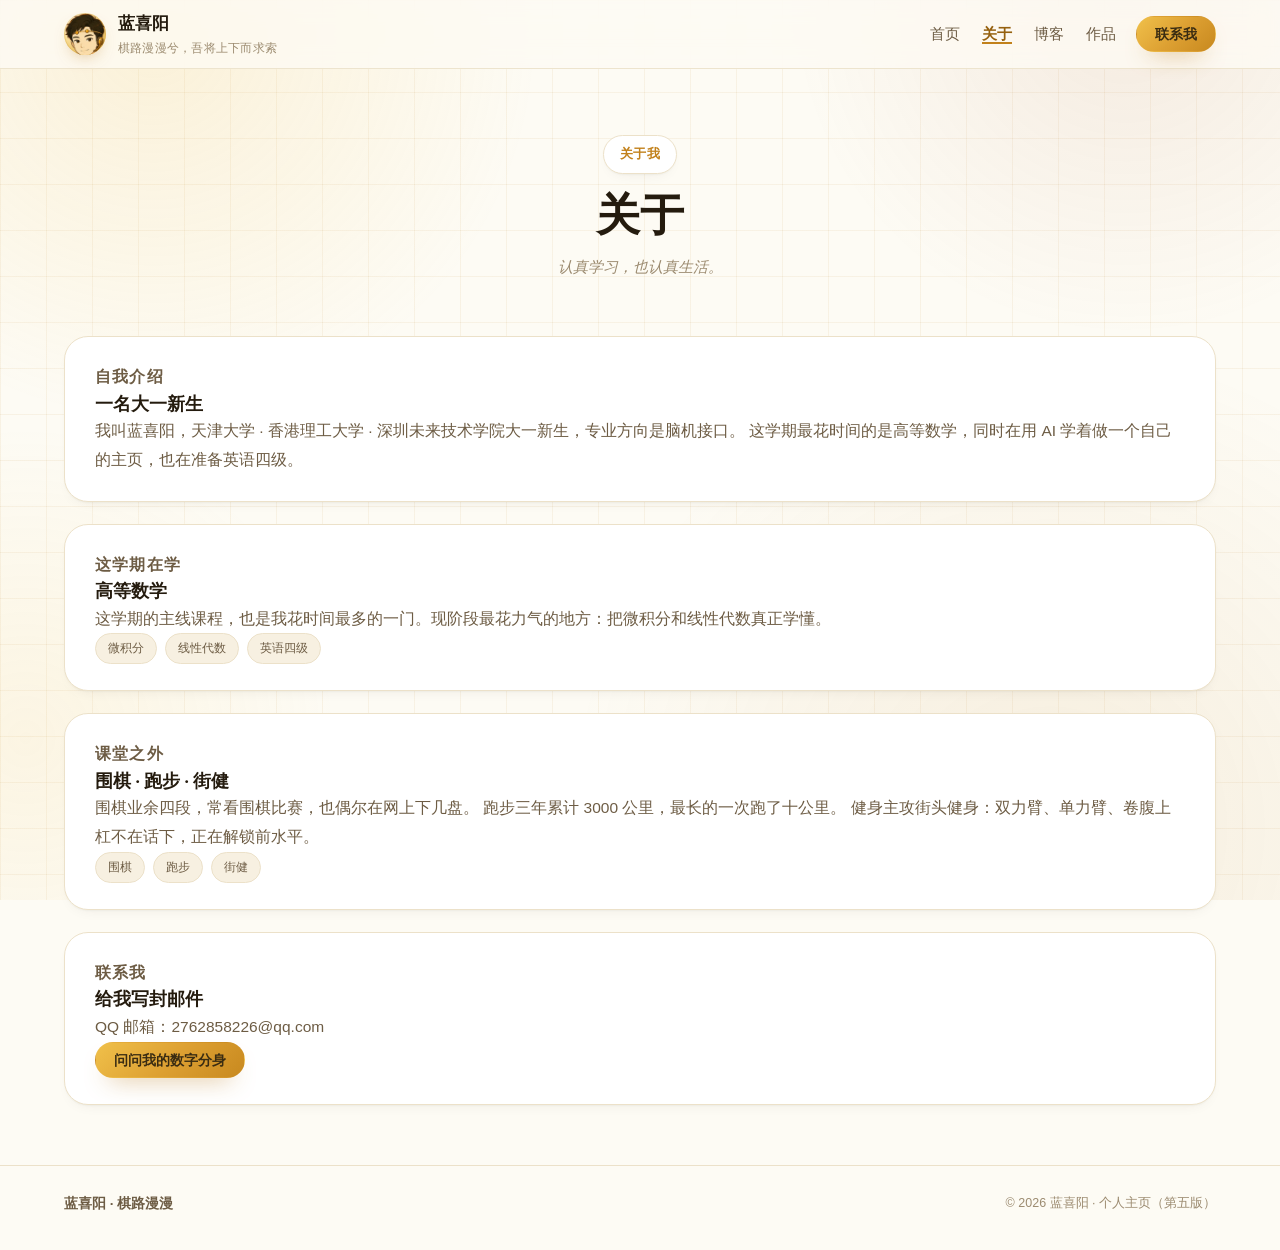
==== commit 76a18abc: "第四、五版：内容精简与背景大图，六项回归修复与 WebP 图片优化 - 第四版：撤下「四月是你的谎言」「龙族」4 处落点，首屏描述精简为一句话 - 第四版：pages/ 三页统一黄白杂志风皮肤，首页页" ====
--- a/pages/about.html
+++ b/pages/about.html
@@ -3,7 +3,7 @@
 <head>
   <meta charset="UTF-8" />
   <meta name="viewport" content="width=device-width, initial-scale=1.0" />
-  <meta name="description" content="蓝喜阳 · 棋路漫漫 的个人主页 — 关于" />
+  <meta name="description" content="蓝喜阳 · 棋路漫漫 的个人主页 — 关于：天津大学 · 香港理工大学 · 深圳未来技术学院大一新生，脑机接口方向，围棋业余四段，跑步三年 3000 公里" />
   <title>关于 — 蓝喜阳 · 个人主页</title>
   <link rel="stylesheet" href="../css/main.css" />
 </head>
@@ -12,24 +12,7 @@
     <nav class="navbar container sub-nav">
       <a class="brand" href="../index.html">
         <span class="brand-orb" aria-hidden="true">
-          <svg viewBox="0 0 64 64">
-            <defs>
-              <radialGradient id="orbGlass" cx="34%" cy="26%" r="84%">
-                <stop offset="0%" stop-color="#FFF8E4" />
-                <stop offset="45%" stop-color="#F8DC94" />
-                <stop offset="100%" stop-color="#D9A02B" />
-              </radialGradient>
-            </defs>
-            <circle cx="32" cy="32" r="30" fill="url(#orbGlass)" />
-            <ellipse cx="21" cy="17" rx="10" ry="6" fill="#ffffff" opacity="0.75"
-                     transform="rotate(-28 21 17)" />
-            <circle cx="24" cy="30" r="4.6" fill="#ffffff" />
-            <circle cx="40" cy="30" r="4.6" fill="#ffffff" />
-            <circle cx="25" cy="31" r="2.4" fill="#3A2C12" />
-            <circle cx="41" cy="31" r="2.4" fill="#3A2C12" />
-            <path d="M25 42 Q32 47 39 42" fill="none" stroke="#3A2C12" stroke-width="3"
-                  stroke-linecap="round" />
-          </svg>
+          <img class="brand-pic" src="../assets/images/figures/agent-avatar.webp" alt="" width="192" height="192" />
         </span>
         <span class="brand-text">
           <strong>蓝喜阳</strong>
@@ -57,7 +40,47 @@
 
     <section class="section page-body">
       <article class="card">
-        <p>这里将展示 <code>content/about.md</code> 的内容，可手动编辑，或在后续阶段接入自动转换与渲染。</p>
+        <p class="card-label">自我介绍</p>
+        <h2 class="card-title">一名大一新生</h2>
+        <p class="card-text">
+          我叫蓝喜阳，天津大学 · 香港理工大学 · 深圳未来技术学院大一新生，专业方向是脑机接口。
+          这学期最花时间的是高等数学，同时在用 AI 学着做一个自己的主页，也在准备英语四级。
+        </p>
+      </article>
+
+      <article class="card">
+        <p class="card-label">这学期在学</p>
+        <h2 class="card-title">高等数学</h2>
+        <p class="card-text">这学期的主线课程，也是我花时间最多的一门。现阶段最花力气的地方：把微积分和线性代数真正学懂。</p>
+        <div class="tag-mini-row">
+          <span class="tag-mini">微积分</span>
+          <span class="tag-mini">线性代数</span>
+          <span class="tag-mini">英语四级</span>
+        </div>
+      </article>
+
+      <article class="card">
+        <p class="card-label">课堂之外</p>
+        <h2 class="card-title">围棋 · 跑步 · 街健</h2>
+        <p class="card-text">
+          围棋业余四段，常看围棋比赛，也偶尔在网上下几盘。
+          跑步三年累计 3000 公里，最长的一次跑了十公里。
+          健身主攻街头健身：双力臂、单力臂、卷腹上杠不在话下，正在解锁前水平。
+        </p>
+        <div class="tag-mini-row">
+          <span class="tag-mini">围棋</span>
+          <span class="tag-mini">跑步</span>
+          <span class="tag-mini">街健</span>
+        </div>
+      </article>
+
+      <article class="card">
+        <p class="card-label">联系我</p>
+        <h2 class="card-title">给我写封邮件</h2>
+        <p class="card-text">QQ 邮箱：2762858226@qq.com</p>
+        <div class="tag-mini-row">
+          <a class="btn btn-primary btn-sm" href="../index.html#avatar-chat">问问我的数字分身</a>
+        </div>
       </article>
     </section>
   </main>
@@ -65,7 +88,7 @@
   <footer class="site-footer">
     <div class="container footer-inner">
       <p class="footer-brand">蓝喜阳 · 棋路漫漫</p>
-      <p class="footer-note">© 2026 蓝喜阳 · 个人主页（第二版）</p>
+      <p class="footer-note">© 2026 蓝喜阳 · 个人主页（第五版）</p>
     </div>
   </footer>
   <script src="../js/main.js"></script>
--- a/css/main.css
+++ b/css/main.css
@@ -339,12 +339,17 @@
   flex: none;
   border-radius: 50%;
   overflow: hidden;
-  box-shadow: 0 8px 18px -10px rgba(184, 121, 26, 0.7);
-}
-
-.brand-orb svg {
+  background: radial-gradient(circle at 34% 26%, #FFF8E4 0%, #F8DC94 45%, #D9A02B 100%);
+  box-shadow: 0 8px 18px -10px rgba(184, 121, 26, 0.7),
+              inset 0 0 0 1px rgba(178, 120, 20, 0.18);
+}
+
+.brand-pic {
   width: 100%;
   height: 100%;
+  display: block;
+  object-fit: cover;
+  object-position: 50% 14%;
 }
 
 .brand-text {
@@ -389,7 +394,8 @@
 /* ---------- 6. Hero ---------- */
 .hero2 {
   padding-top: 74px;
-  padding-bottom: 26px;
+  /* 首屏留出高度给竖版插画：图是 0.45 宽高比，框越高整幅图越大 */
+  padding-bottom: clamp(30px, 26vh, 260px);
   text-align: center;
 }
 
@@ -450,6 +456,114 @@
   color: var(--text-faint);
 }
 
+/* ---------- 6b. 背景大图（素材由本人提供：低透明度融进纸面，不单独成块） ---------- */
+.sec-bg {
+  position: absolute;
+  z-index: 0;
+  pointer-events: none;
+  user-select: none;
+}
+
+.sec-bg img {
+  display: block;
+  width: 100%;
+  height: 100%;
+  object-fit: cover;
+  mix-blend-mode: multiply;
+  filter: saturate(0.95);
+  -webkit-mask-image: radial-gradient(122% 96% at 50% 44%, #000 0%, rgba(0, 0, 0, 0.9) 58%, rgba(0, 0, 0, 0) 96%);
+  mask-image: radial-gradient(122% 96% at 50% 44%, #000 0%, rgba(0, 0, 0, 0.9) 58%, rgba(0, 0, 0, 0) 96%);
+}
+
+.hero2 {
+  position: relative;
+  overflow-x: clip;
+}
+
+.cta-inner {
+  position: relative;
+  overflow: hidden;
+}
+
+.hero2 > *:not(.sec-bg),
+.cta-inner > *:not(.sec-bg) {
+  position: relative;
+  z-index: 1;
+}
+
+/* 首屏文字压在插画背景上：给文字一层纸色柔光托底（不遮挡插画，只托住笔画） */
+.hero2 .hero-title,
+.hero2 .hero-sub,
+.hero2 .hero-desc,
+.hero2 .hero-tags {
+  text-shadow: 0 1px 14px rgba(253, 251, 244, 0.95), 0 0 3px rgba(253, 251, 244, 0.85);
+}
+
+/* 首屏：铺满整个横行。插画原图 841x1870 是竖版海报，用 contain 只会渲染成
+   中间一条 290x645 的竖图、左右露出纸色（看着空档），所以改用 cover 取中段横构图；
+   遮罩也从径向（会把左右边淡成空档）换成只淡出上下边、左右保持实边。 */
+.sec-bg--hero {
+  inset: 0;
+}
+
+.sec-bg--hero::before {
+  content: "";
+  position: absolute;
+  inset: 0;
+  background-image: url("../assets/images/figures/april-violin-piano.webp");
+  background-size: cover;
+  background-position: 50% 34%;
+  background-repeat: no-repeat;
+  mix-blend-mode: multiply;
+  filter: blur(30px) saturate(1.06);
+  opacity: 0.4;
+}
+
+.sec-bg--hero img {
+  position: relative;
+  z-index: 1;
+  object-fit: cover;
+  object-position: 50% 46%;
+  /* 背景是次要的：浓度压到 0.25，保证压在它上面的文字看得清 */
+  opacity: 0.25;
+  -webkit-mask-image: linear-gradient(180deg, rgba(0, 0, 0, 0) 0%, #000 8%, #000 92%, rgba(0, 0, 0, 0) 100%);
+  mask-image: linear-gradient(180deg, rgba(0, 0, 0, 0) 0%, #000 8%, #000 92%, rgba(0, 0, 0, 0) 100%);
+}
+
+/* 底部横幅：龙族那张横图做整幅底纹（横幅本身不被卡片遮挡，图完整可见） */
+.sec-bg--cta {
+  inset: 0;
+}
+
+.sec-bg--cta img {
+  object-position: 44% 42%;
+  opacity: 0.34;
+  filter: contrast(1.4) saturate(1.25) brightness(1.05);
+  -webkit-mask-image: radial-gradient(135% 128% at 52% 48%, #000 0%, rgba(0, 0, 0, 0.88) 52%, rgba(0, 0, 0, 0) 94%);
+  mask-image: radial-gradient(135% 128% at 52% 48%, #000 0%, rgba(0, 0, 0, 0.88) 52%, rgba(0, 0, 0, 0) 94%);
+}
+
+@media (max-width: 1024px) {
+  .sec-bg--hero img {
+    opacity: 0.24;
+  }
+
+  .sec-bg--cta img {
+    opacity: 0.3;
+  }
+}
+
+@media (max-width: 720px) {
+  .sec-bg--hero img {
+    opacity: 0.22;
+  }
+
+  .sec-bg--cta img {
+    opacity: 0.26;
+    object-position: 50% 40%;
+  }
+}
+
 /* ---------- 7. 数字分身形象区 ---------- */
 .mascot-wrap {
   padding-top: 34px;
@@ -478,8 +592,20 @@
   width: 232px;
   height: 248px;
   cursor: pointer;
+  -webkit-tap-highlight-color: transparent;
+}
+
+/* 形象外壳：形象本体 + 「铁山靠」冲击环 */
+.avatar-fx-wrap {
+  position: relative;
+  display: flex;
+  align-items: center;
+  justify-content: center;
+}
+
+/* 悬浮：形象轻轻上下浮动 */
+.avatar-float {
   animation: floaty 5.5s ease-in-out infinite;
-  -webkit-tap-highlight-color: transparent;
 }
 
 @keyframes floaty {
@@ -487,28 +613,24 @@
   50% { transform: translateY(-9px); }
 }
 
-/* 右臂：悬停 / 点按 → 挥手 */
-.arm-wave {
-  transform-box: view-box;
-  transform-origin: 152px 122px;
-}
-
-.avatar-svg:hover .arm-wave,
-.avatar-svg.is-waving .arm-wave {
-  animation: waveHand 0.72s ease-in-out 3;
-}
-
-@keyframes waveHand {
-  0%, 100% { transform: rotate(0deg); }
-  45% { transform: rotate(-40deg); }
-}
-
-/* 铁山靠：以双脚为轴的侧倾 + 前顶 */
+/* 打招呼：鼠标悬停 / 点按 → 以底边为轴轻摆三下 */
 .avatar-body {
   transform-box: view-box;
-  transform-origin: 110px 224px;
-}
-
+  transform-origin: 110px 222px;
+}
+
+.avatar-svg:hover .avatar-body,
+.avatar-svg.is-waving .avatar-body {
+  animation: greetSway 0.78s ease-in-out 3;
+}
+
+@keyframes greetSway {
+  0%, 100% { transform: rotate(0deg); }
+  40% { transform: rotate(-4deg); }
+  72% { transform: rotate(2.4deg); }
+}
+
+/* 铁山靠：以底边为轴的侧倾 + 前顶（蓄力 → 两连靠 → 收势小跳） */
 .avatar-svg.is-dancing .avatar-body {
   animation: tieShanKao 2.2s cubic-bezier(0.36, 0.07, 0.19, 0.97) both;
 }
@@ -525,44 +647,42 @@
   100% { transform: translateX(0) rotate(0deg) translateY(0); }
 }
 
-/* 冲击特效：仅舞蹈时浮现 */
-.bump-fx {
+/* 「铁山靠」冲击环：仅舞蹈时浮现（CSS 绘制，替代原 SVG 特效） */
+.shock-ring {
+  position: absolute;
+  left: 12px;
+  top: 52%;
+  width: 42px;
+  height: 42px;
+  margin: -21px 0 0 -21px;
+  border-radius: 50%;
+  border: 2px solid rgba(233, 184, 75, 0.85);
   opacity: 0;
-  transition: opacity 0.2s ease;
-}
-
-.avatar-svg.is-dancing .bump-fx {
-  opacity: 1;
-}
-
-.avatar-svg.is-dancing .bump-ring {
-  animation: bumpRing 0.55s ease-out 2 both;
-  transform-box: view-box;
-  transform-origin: 40px 116px;
-}
-
-.avatar-svg.is-dancing .bump-ring-2 {
-  animation-delay: 0.28s;
-}
-
-@keyframes bumpRing {
-  0% { transform: scale(0.4); opacity: 0.9; }
-  100% { transform: scale(2.1); opacity: 0; }
-}
-
-.avatar-svg.is-dancing .bump-line {
-  animation: bumpLine 0.5s ease-out 2 both;
-}
-
-.avatar-svg.is-dancing .bump-line-2 { animation-delay: 0.12s; }
-.avatar-svg.is-dancing .bump-line-3 { animation-delay: 0.24s; }
-
-@keyframes bumpLine {
-  0% { opacity: 0; transform: translateX(6px); }
-  40% { opacity: 1; }
-  100% { opacity: 0; transform: translateX(-10px); }
-}
-
+  pointer-events: none;
+}
+
+.avatar-svg.is-dancing ~ .shock-ring {
+  animation: shockRing 0.62s ease-out 2 both;
+}
+
+.avatar-svg.is-dancing ~ .shock-ring-2 {
+  animation-delay: 0.3s;
+}
+
+@keyframes shockRing {
+  0% { transform: scale(0.35); opacity: 0.9; }
+  100% { transform: scale(2.2); opacity: 0; }
+}
+
+/* 小圆像（对话头像 / 右下悬浮球）：放大一点、略微上移，让脸更清楚 */
+.avatar-pic {
+  width: 100%;
+  height: 100%;
+  object-fit: cover;
+  object-position: 50% 24%;
+  transform: scale(1.14);
+  transform-origin: 50% 28%;
+}
 .mascot-badge {
   display: inline-block;
   padding: 5px 14px;
@@ -740,15 +860,19 @@
 /* ---------- 9. 01 ABOUT ME ---------- */
 .about-grid {
   display: grid;
-  grid-template-columns: 1.32fr 1fr;
+  grid-template-columns: 1fr;
   gap: 20px;
-  align-items: start;
-}
-
+}
+
+/* 身份卡＝通栏横幅：左=图标标题，中=自我介绍，右=贴边满高人像，下=落款线。
+   卡高完全由内容决定，不再被右列拉高 → 不存在「撑高后剩一大块空」 */
 .card-identity {
   padding: 26px;
-  /* 图文素材撤下后，身份卡比右列矮一截 → 让它撑满整行，保持两列齐平 */
-  align-self: stretch;
+  display: grid;
+  grid-template-columns: auto minmax(0, 1fr) clamp(190px, 24%, 270px);
+  grid-template-rows: auto auto;
+  column-gap: 28px;
+  overflow: hidden;
 }
 
 .card-head {
@@ -757,13 +881,63 @@
   gap: 14px;
 }
 
+.card-identity .card-head {
+  grid-column: 1;
+  grid-row: 1;
+  align-self: start;
+}
+
+.card-identity .card-title {
+  font-size: 21px;
+}
+
 .card-identity .card-text {
-  margin-top: 16px;
-}
-
+  margin: 0;
+  grid-column: 2;
+  grid-row: 1;
+  font-size: 15px;
+  line-height: 1.9;
+}
+
+/* 学校那行：细分隔线 + 更淡的小字，作为这张卡的落款 */
+.card-identity .card-note {
+  margin-top: 18px;
+  padding-top: 14px;
+  border-top: 1px solid var(--line);
+  grid-column: 1 / span 2;
+  grid-row: 2;
+  font-size: 13px;
+  line-height: 1.8;
+  color: var(--text-soft);
+}
+
+/* 身份卡右缘的竖版人像：出血到卡片边缘、纵向铺满整条横幅 */
+.card-identity .id-portrait {
+  grid-column: 3;
+  grid-row: 1 / -1;
+  position: relative;
+  margin: -26px -26px -26px 0;
+  min-height: 170px;
+  border-radius: 0 var(--radius-lg) var(--radius-lg) 0;
+  overflow: hidden;
+  background: var(--gold-soft);
+}
+
+/* 绝对定位：图片不参与栅格高度计算，卡高只由文字决定 */
+.card-identity .id-portrait img {
+  position: absolute;
+  inset: 0;
+  width: 100%;
+  height: 100%;
+  object-fit: cover;
+  object-position: 50% 32%;
+}
+
+/* 三张小卡并排铺满整行（原来竖着堆成一列，把 01 区撑得又高又空） */
 .mini-stack {
   display: grid;
-  gap: 14px;
+  grid-template-columns: repeat(3, minmax(0, 1fr));
+  gap: 18px;
 }
 
 .mini-card {
@@ -794,63 +968,6 @@
   gap: 12px;
   min-height: 232px;
   padding: 22px 20px;
-}
-
-.notes-grid .note-card:first-child {
-  grid-column: span 2;
-}
-
-.note-card-head {
-  display: flex;
-  align-items: center;
-  justify-content: space-between;
-  gap: 10px;
-}
-
-.badge {
-  display: inline-block;
-  padding: 4px 11px;
-  border-radius: 999px;
-  background: rgba(116, 119, 47, 0.12);
-  color: #6f7a2e;
-  font-size: 12px;
-  font-weight: 700;
-}
-
-.badge-soft {
-  align-self: flex-start;
-  background: var(--gold-soft);
-  color: var(--gold);
-}
-
-.chart-svg {
-  width: 100%;
-  height: 132px;
-  margin-top: auto;
-}
-
-.chart-grid line {
-  stroke: var(--line);
-  stroke-width: 1;
-  stroke-dasharray: 4 6;
-}
-
-.chart-area {
-  stroke: none;
-}
-
-.chart-line {
-  fill: none;
-  stroke: var(--gold);
-  stroke-width: 3;
-  stroke-linecap: round;
-  stroke-linejoin: round;
-}
-
-.chart-dot {
-  fill: #fff;
-  stroke: var(--gold);
-  stroke-width: 3;
 }
 
 .tag-mini-row {
@@ -870,48 +987,6 @@
   white-space: nowrap;
 }
 
-.dot-pattern {
-  display: grid;
-  grid-template-columns: repeat(3, 12px);
-  gap: 8px;
-  width: max-content;
-  padding: 12px;
-  border-radius: var(--radius-sm);
-  background: var(--surface-2);
-  border: 1px solid var(--line);
-}
-
-.dot-pattern span {
-  width: 12px;
-  height: 12px;
-  border-radius: 50%;
-  background: linear-gradient(150deg, #f0cd80, #b8791a);
-  opacity: 0.85;
-}
-
-.dot-pattern span:nth-child(2n) {
-  opacity: 0.42;
-}
-
-.dot-pattern span:nth-child(3n) {
-  opacity: 0.62;
-}
-
-.aa-mark {
-  display: flex;
-  align-items: center;
-  justify-content: center;
-  width: 62px;
-  height: 62px;
-  border-radius: var(--radius-sm);
-  background: linear-gradient(150deg, #faf1de, #ecdfc2);
-  border: 1px solid #e8dcbe;
-  font-size: 24px;
-  font-weight: 800;
-  color: var(--gold);
-  letter-spacing: -0.02em;
-}
-
 /* ---------- 11. 03 数字分身对话 ---------- */
 .chat-card {
   max-width: 780px;
@@ -934,10 +1009,11 @@
   flex: none;
   border-radius: 50%;
   overflow: hidden;
+  background: #FDF3DC;
   box-shadow: 0 8px 18px -12px rgba(184, 121, 26, 0.85);
 }
 
-.chat-avatar svg {
+.chat-avatar img {
   width: 100%;
   height: 100%;
 }
@@ -1207,6 +1283,13 @@
   padding: 0 var(--gutter);
 }
 
+/* 锚点修正：CTA 区（#contact）自身无上内边距，点击「联系我」跳转时
+   CTA 标题会被 69px 吸顶导航盖住 → 预留导航高度 + 呼吸余量 */
+.cta {
+  scroll-margin-top: 78px;
+}
+
+
 .cta-inner {
   max-width: var(--max-width);
   margin: 0 auto;
@@ -1281,6 +1364,27 @@
 .footer-note {
   font-size: 12.5px;
   color: var(--text-faint);
+}
+
+.footer-links {
+  display: flex;
+  align-items: center;
+  gap: 20px;
+  flex-wrap: wrap;
+}
+
+.footer-links a {
+  font-size: 13px;
+  color: var(--text-soft);
+  text-decoration: none;
+  padding-bottom: 1px;
+  border-bottom: 1px solid transparent;
+  transition: color 0.2s ease, border-color 0.2s ease;
+}
+
+.footer-links a:hover {
+  color: var(--gold-deep);
+  border-bottom-color: var(--gold);
 }
 
 /* ---------- 16. 右下角悬浮数字分身 ---------- */
@@ -1314,7 +1418,7 @@
   transform: scale(1.06);
 }
 
-.ai-fab-core svg {
+.ai-fab-core img {
   width: 100%;
   height: 100%;
 }
@@ -1372,16 +1476,46 @@
     grid-template-columns: 1fr;
   }
 
+  /* 窄屏：横幅内部改成「上=图标标题+自我介绍，下=落款，右=人像」 */
+  .card-identity {
+    grid-template-columns: minmax(0, 1fr) clamp(150px, 34%, 210px);
+    grid-template-rows: auto auto auto;
+    column-gap: 18px;
+    min-height: 208px;
+  }
+
+  .card-identity .card-head {
+    grid-column: 1;
+    grid-row: 1;
+  }
+
+  .card-identity .card-text {
+    grid-column: 1;
+    grid-row: 2;
+    margin-top: 10px;
+  }
+
+  .card-identity .card-note {
+    grid-column: 1 / -1;
+    grid-row: 3;
+  }
+
+  .card-identity .id-portrait {
+    grid-column: 2;
+    grid-row: 1 / -1;
+  }
+
+  /* 小卡在窄屏回到竖排 */
+  .mini-stack {
+    grid-template-columns: 1fr;
+  }
+
   .notes-grid {
     grid-template-columns: repeat(2, 1fr);
   }
 
   .hobby-grid {
     grid-template-columns: 1fr;
-  }
-
-  .notes-grid .note-card:first-child {
-    grid-column: span 2;
   }
 }
 
@@ -1432,10 +1566,6 @@
 
   .notes-grid {
     grid-template-columns: 1fr;
-  }
-
-  .notes-grid .note-card:first-child {
-    grid-column: auto;
   }
 
   .note-card {
@@ -1478,6 +1608,28 @@
 
   .ai-fab-label {
     display: none;
+  }
+
+  /* 手机端可读性：输入控件字号见文末第 20 节（须置于末尾才能覆盖同优先级规则） */
+
+  /* 手机端点按目标：补足到 44px 建议高度（不含页头，页头高度须保持 69px） */
+  .chip,
+  .mail-row .btn-sm,
+  .footer-links a,
+  .fb-side-foot a {
+    min-height: 44px;
+  }
+
+  .footer-links a,
+  .fb-side-foot a {
+    display: inline-flex;
+    align-items: center;
+  }
+
+  /* 锚点修正（手机端）：本断点下 .section 上内边距 56px < 吸顶导航 69px，
+     跳转落点会被导航盖住 → 预留 20px，使内容顶落在 76px 处 */
+  .section {
+    scroll-margin-top: 20px;
   }
 }
 
@@ -1908,3 +2060,15 @@
     gap: 10px;
   }
 }
+
+/* ---------- 20. 手机端可读性收尾（置于末尾以确保覆盖同优先级规则） ---------- */
+@media (max-width: 720px) {
+  /* iOS 在输入控件字号 <16px 时会在聚焦瞬间自动放大整页，导致「必须手动缩放」 */
+  .chat-input,
+  .fb-input,
+  .fb-select,
+  .fb-textarea,
+  .fb-honeypot input {
+    font-size: 16px;
+  }
+}
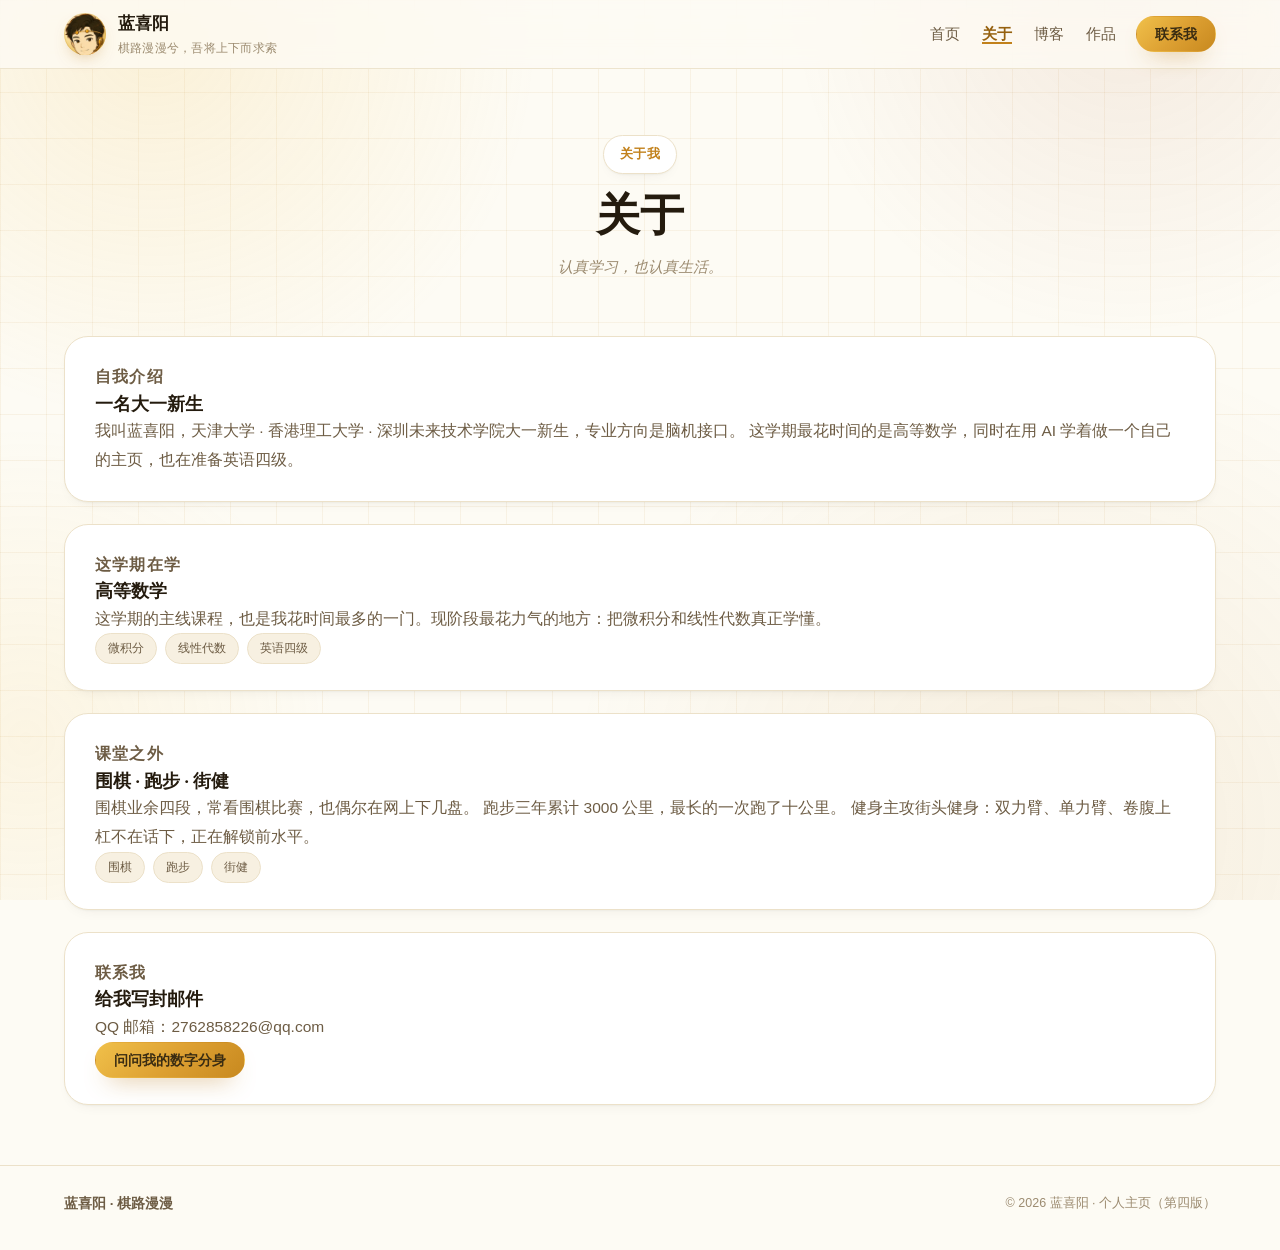
==== commit d4024394: "版本口径统一：最终版按「第四版」发布 + 第 34 次讨论记录 - 站点 4 个文件页脚「个人主页（第五版）」→「（第四版）」（index / about / blog / projects） - p" ====
--- a/pages/about.html
+++ b/pages/about.html
@@ -88,7 +88,7 @@
   <footer class="site-footer">
     <div class="container footer-inner">
       <p class="footer-brand">蓝喜阳 · 棋路漫漫</p>
-      <p class="footer-note">© 2026 蓝喜阳 · 个人主页（第五版）</p>
+      <p class="footer-note">© 2026 蓝喜阳 · 个人主页（第四版）</p>
     </div>
   </footer>
   <script src="../js/main.js"></script>
